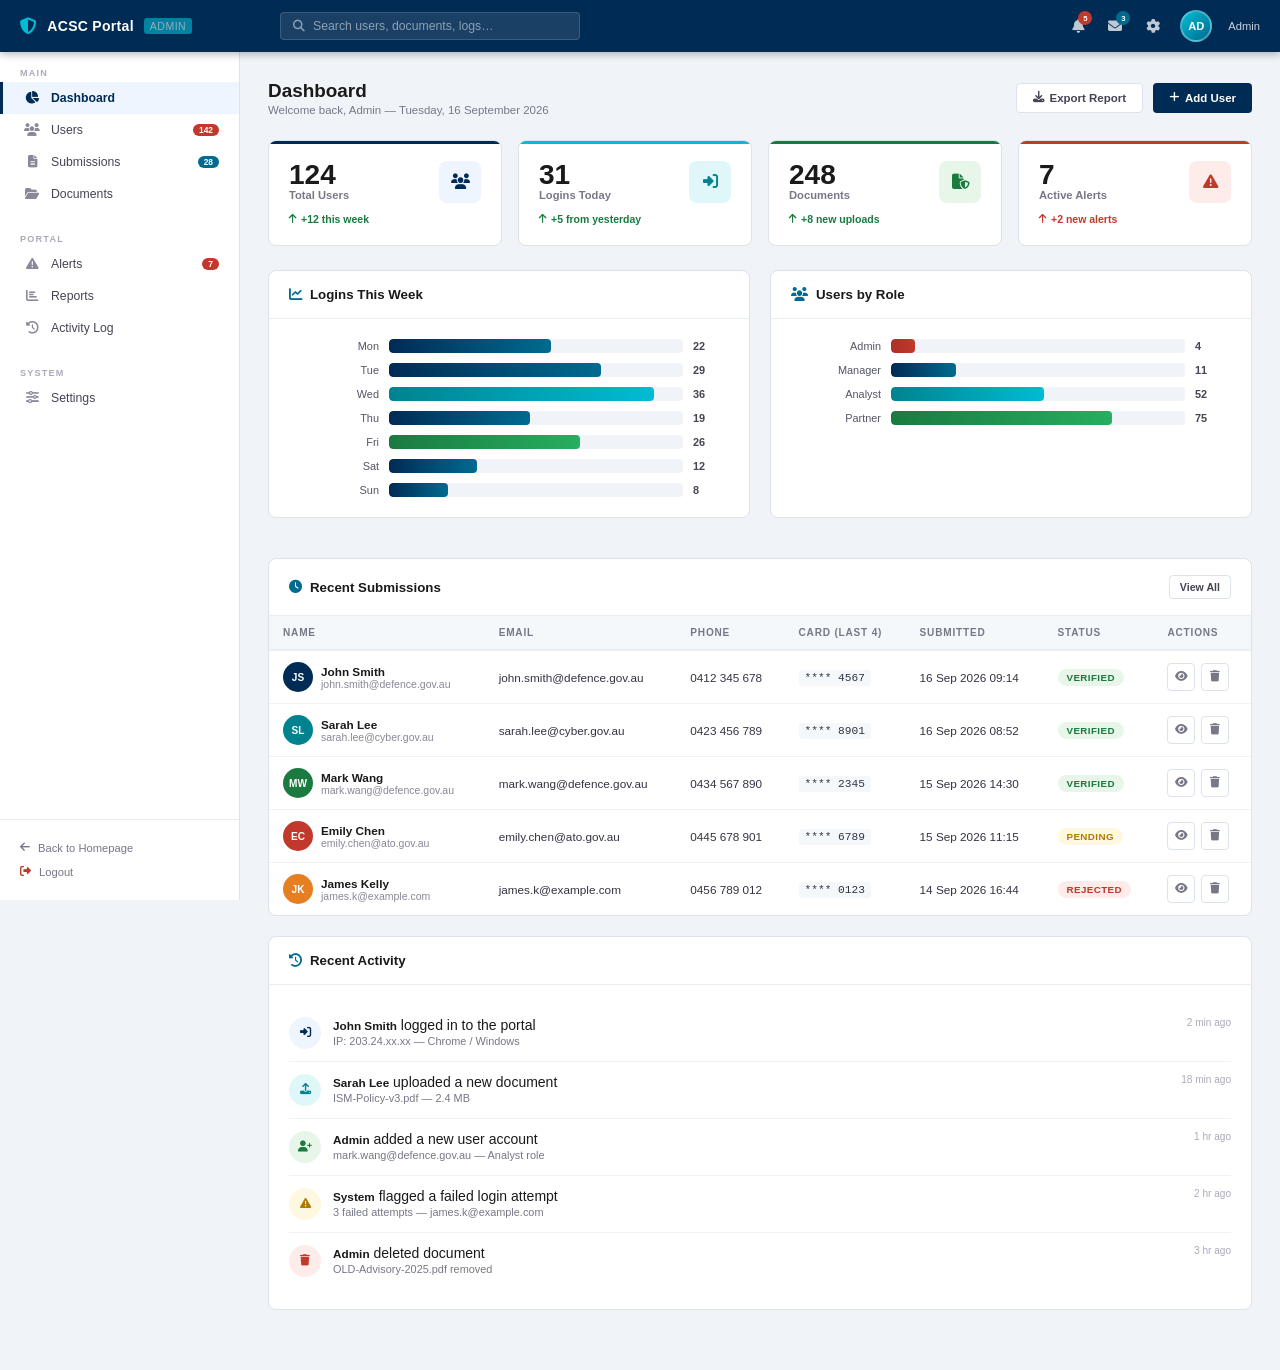
==== admin.html @ 55e94ceb "Add files via upload" ====
<!DOCTYPE html>
<html lang="en">
<head>
<meta charset="UTF-8"/>
<meta name="viewport" content="width=device-width, initial-scale=1.0"/>
<title>Admin Panel | ACSC Partner Portal – acscs.online</title>
<link rel="icon" href="https://www.cyber.gov.au/themes/custom/custom/cga/favicon.ico"/>
<link rel="stylesheet" href="https://cdnjs.cloudflare.com/ajax/libs/font-awesome/6.5.0/css/all.min.css"/>
<style>
/* ════════════════════════════════
   RESET & BASE
════════════════════════════════ */
*,*::before,*::after{box-sizing:border-box;margin:0;padding:0;}
html{font-size:14px;}
body{
  font-family:-apple-system,BlinkMacSystemFont,'Segoe UI',Roboto,Helvetica,Arial,sans-serif;
  background:#f0f4f8;color:#1a1a1a;min-height:100vh;
  display:flex;flex-direction:column;
}
a{text-decoration:none;color:inherit;}
ul{list-style:none;}
button{font-family:inherit;cursor:pointer;}
input,select,textarea{font-family:inherit;}

/* ════════════════════════════════
   TOP NAV BAR
════════════════════════════════ */
.topbar{
  background:#002b55;color:#fff;
  height:52px;display:flex;align-items:center;
  padding:0 20px;position:fixed;top:0;left:0;right:0;z-index:100;
  box-shadow:0 2px 8px rgba(0,0,0,.3);
}
.topbar__logo{
  display:flex;align-items:center;gap:10px;
  font-size:1rem;font-weight:800;letter-spacing:.3px;
  width:240px;flex-shrink:0;
}
.topbar__logo-badge{
  background:#00bcd4;color:#fff;
  font-size:.6rem;font-weight:800;
  padding:2px 6px;border-radius:3px;
  letter-spacing:.5px;text-transform:uppercase;
}
.topbar__logo span{opacity:.6;font-weight:400;font-size:.75rem;}
.topbar__center{flex:1;display:flex;align-items:center;padding:0 20px;}
.topbar__search{
  display:flex;align-items:center;gap:8px;
  background:rgba(255,255,255,.1);border:1px solid rgba(255,255,255,.15);
  border-radius:4px;padding:6px 12px;width:300px;
}
.topbar__search input{
  background:none;border:none;outline:none;color:#fff;font-size:.875rem;width:100%;
}
.topbar__search input::placeholder{color:rgba(255,255,255,.5);}
.topbar__search i{color:rgba(255,255,255,.5);font-size:.85rem;}
.topbar__right{display:flex;align-items:center;gap:16px;}
.topbar__btn{
  position:relative;background:none;border:none;color:rgba(255,255,255,.75);
  font-size:1rem;padding:4px;cursor:pointer;transition:.15s;
}
.topbar__btn:hover{color:#fff;}
.badge{
  position:absolute;top:-3px;right:-4px;
  background:#c0392b;color:#fff;
  font-size:.55rem;font-weight:800;
  width:14px;height:14px;border-radius:50%;
  display:flex;align-items:center;justify-content:center;
}
.admin-avatar{
  width:32px;height:32px;border-radius:50%;
  background:linear-gradient(135deg,#00bcd4,#006b8f);
  display:flex;align-items:center;justify-content:center;
  font-size:.8rem;font-weight:800;color:#fff;cursor:pointer;
  border:2px solid rgba(255,255,255,.3);
}
.admin-name{font-size:.8rem;color:rgba(255,255,255,.8);}

/* ════════════════════════════════
   LAYOUT: SIDEBAR + MAIN
════════════════════════════════ */
.layout{display:flex;margin-top:52px;min-height:calc(100vh - 52px);}

/* ════════════════════════════════
   SIDEBAR
════════════════════════════════ */
.sidebar{
  width:240px;background:#fff;
  border-right:1px solid #dce3ea;
  position:fixed;top:52px;left:0;bottom:0;
  overflow-y:auto;z-index:90;
  display:flex;flex-direction:column;
}
.sidebar::-webkit-scrollbar{width:4px;}
.sidebar::-webkit-scrollbar-thumb{background:#dce3ea;border-radius:2px;}

.sidebar-section{padding:16px 0 8px;}
.sidebar-section__label{
  font-size:.65rem;font-weight:800;letter-spacing:1.2px;
  text-transform:uppercase;color:#aab;
  padding:0 20px;margin-bottom:4px;
}
.nav-item{
  display:flex;align-items:center;gap:10px;
  padding:9px 20px;
  font-size:.875rem;font-weight:500;color:#445;
  cursor:pointer;transition:.15s;border-left:3px solid transparent;
  position:relative;
}
.nav-item:hover{background:#f5f8fb;color:#002b55;}
.nav-item.active{
  background:#eef5ff;color:#002b55;
  border-left-color:#002b55;font-weight:700;
}
.nav-item i{width:18px;text-align:center;font-size:.9rem;color:#889;}
.nav-item.active i{color:#002b55;}
.nav-item:hover i{color:#002b55;}
.nav-badge{
  margin-left:auto;background:#c0392b;color:#fff;
  font-size:.6rem;font-weight:800;
  padding:1px 6px;border-radius:10px;
}
.nav-badge.green{background:#1a7a40;}
.nav-badge.blue{background:#006b8f;}

.sidebar__footer{
  margin-top:auto;padding:16px 20px;
  border-top:1px solid #e8edf1;
}
.sidebar__footer a{
  display:flex;align-items:center;gap:8px;
  font-size:.8rem;color:#778;transition:.15s;
  padding:6px 0;
}
.sidebar__footer a:hover{color:#c0392b;}

/* ════════════════════════════════
   MAIN CONTENT
════════════════════════════════ */
.main{margin-left:240px;flex:1;padding:28px 28px 40px;}

/* Page header */
.page-header{
  display:flex;align-items:center;justify-content:space-between;
  margin-bottom:24px;flex-wrap:wrap;gap:12px;
}
.page-header h1{
  font-size:1.35rem;font-weight:800;color:#1a1a1a;
}
.page-header p{font-size:.82rem;color:#778;margin-top:2px;}
.page-header__actions{display:flex;gap:10px;}

/* Buttons */
.btn{
  display:inline-flex;align-items:center;gap:6px;
  padding:8px 16px;border-radius:4px;
  font-size:.82rem;font-weight:700;border:none;cursor:pointer;
  transition:.18s;white-space:nowrap;
}
.btn-primary{background:#002b55;color:#fff;}
.btn-primary:hover{background:#001e40;}
.btn-secondary{background:#fff;color:#445;border:1px solid #dce3ea;}
.btn-secondary:hover{background:#f5f8fb;}
.btn-danger{background:#c0392b;color:#fff;}
.btn-danger:hover{background:#a93226;}
.btn-success{background:#1a7a40;color:#fff;}
.btn-success:hover{background:#145c30;}
.btn-sm{padding:5px 10px;font-size:.76rem;}

/* ════════════════════════════════
   STAT CARDS (DASHBOARD)
════════════════════════════════ */
.stat-grid{
  display:grid;grid-template-columns:repeat(4,1fr);
  gap:16px;margin-bottom:24px;
}
.stat-card{
  background:#fff;border:1px solid #dce3ea;border-radius:8px;
  padding:20px;display:flex;flex-direction:column;gap:10px;
  transition:.2s;position:relative;overflow:hidden;
}
.stat-card::before{
  content:'';position:absolute;top:0;left:0;right:0;
  height:3px;background:var(--accent,#002b55);
}
.stat-card--blue  {--accent:#002b55;}
.stat-card--teal  {--accent:#00bcd4;}
.stat-card--green {--accent:#1a7a40;}
.stat-card--red   {--accent:#c0392b;}
.stat-card--orange{--accent:#e67e22;}
.stat-card:hover{box-shadow:0 4px 16px rgba(0,0,0,.08);}
.stat-card__top{display:flex;align-items:flex-start;justify-content:space-between;}
.stat-card__icon{
  width:42px;height:42px;border-radius:8px;
  display:flex;align-items:center;justify-content:center;
  font-size:1.1rem;background:var(--icon-bg,#eef5ff);color:var(--icon-c,#002b55);
}
.stat-card--teal   .stat-card__icon{--icon-bg:#e0f7fa;--icon-c:#00838f;}
.stat-card--green  .stat-card__icon{--icon-bg:#e8f5e9;--icon-c:#1a7a40;}
.stat-card--red    .stat-card__icon{--icon-bg:#fdecea;--icon-c:#c0392b;}
.stat-card--orange .stat-card__icon{--icon-bg:#fef3e2;--icon-c:#e67e22;}
.stat-card__value{
  font-size:2rem;font-weight:900;color:#1a1a1a;line-height:1;
}
.stat-card__label{font-size:.8rem;color:#778;font-weight:600;}
.stat-card__change{
  font-size:.75rem;font-weight:700;
  display:flex;align-items:center;gap:4px;
}
.stat-card__change.up{color:#1a7a40;}
.stat-card__change.down{color:#c0392b;}

/* ════════════════════════════════
   CARDS / PANELS
════════════════════════════════ */
.panel{
  background:#fff;border:1px solid #dce3ea;border-radius:8px;
  overflow:hidden;margin-bottom:20px;
}
.panel__header{
  display:flex;align-items:center;justify-content:space-between;
  padding:16px 20px;border-bottom:1px solid #e8edf1;
  flex-wrap:wrap;gap:10px;
}
.panel__title{
  font-size:.95rem;font-weight:800;color:#1a1a1a;
  display:flex;align-items:center;gap:8px;
}
.panel__title i{color:#006b8f;}
.panel__body{padding:20px;}
.panel__footer{
  padding:12px 20px;border-top:1px solid #e8edf1;
  background:#fafbfc;display:flex;justify-content:flex-end;gap:10px;
}

/* ════════════════════════════════
   TABLE
════════════════════════════════ */
.table-wrap{overflow-x:auto;}
table{width:100%;border-collapse:collapse;}
thead th{
  background:#f5f8fb;
  font-size:.72rem;font-weight:800;
  text-transform:uppercase;letter-spacing:.8px;
  color:#778;padding:11px 14px;
  border-bottom:2px solid #e8edf1;
  text-align:left;white-space:nowrap;
}
tbody tr{border-bottom:1px solid #f0f3f6;transition:.15s;}
tbody tr:hover{background:#fafbfd;}
tbody tr:last-child{border-bottom:none;}
td{padding:11px 14px;font-size:.84rem;color:#334;vertical-align:middle;}
td .cell-primary{font-weight:700;color:#1a1a1a;}
td .cell-sub{font-size:.75rem;color:#889;}

/* Status badges */
.status{
  display:inline-flex;align-items:center;gap:4px;
  font-size:.7rem;font-weight:800;letter-spacing:.4px;
  padding:3px 9px;border-radius:12px;
  text-transform:uppercase;white-space:nowrap;
}
.status--active  {background:#e8f5e9;color:#1a7a40;}
.status--inactive{background:#f5f5f5;color:#778;}
.status--pending {background:#fff8e1;color:#b07a00;}
.status--blocked {background:#fdecea;color:#c0392b;}
.status--new     {background:#e3f2fd;color:#1565c0;}

/* Row actions */
.row-actions{display:flex;gap:6px;align-items:center;}
.icon-btn{
  width:28px;height:28px;border-radius:4px;
  display:flex;align-items:center;justify-content:center;
  border:1px solid #dce3ea;background:#fff;
  color:#778;font-size:.8rem;cursor:pointer;transition:.15s;
}
.icon-btn:hover{background:#f0f4f8;color:#002b55;}
.icon-btn.danger:hover{background:#fdecea;color:#c0392b;border-color:#f5b7b1;}

/* ════════════════════════════════
   SEARCH + FILTER BAR
════════════════════════════════ */
.filter-bar{
  display:flex;align-items:center;gap:10px;
  padding:12px 20px;border-bottom:1px solid #e8edf1;
  flex-wrap:wrap;
}
.filter-bar__input{
  display:flex;align-items:center;gap:8px;
  border:1px solid #dce3ea;border-radius:4px;
  padding:6px 10px;background:#fff;flex:1;min-width:200px;
}
.filter-bar__input input{
  border:none;outline:none;font-size:.84rem;width:100%;color:#1a1a1a;
}
.filter-bar__input input::placeholder{color:#aab;}
.filter-bar__input i{color:#aab;font-size:.8rem;}
.filter-select{
  border:1px solid #dce3ea;border-radius:4px;
  padding:6px 10px;font-size:.82rem;color:#445;
  background:#fff;outline:none;cursor:pointer;
}

/* ════════════════════════════════
   CHART BARS (simple CSS bars)
════════════════════════════════ */
.chart-grid{display:grid;grid-template-columns:1fr 1fr;gap:20px;margin-bottom:20px;}
.bar-chart{display:flex;flex-direction:column;gap:10px;}
.bar-row{display:flex;align-items:center;gap:10px;}
.bar-label{font-size:.78rem;color:#556;width:90px;text-align:right;flex-shrink:0;}
.bar-track{flex:1;background:#f0f4f8;border-radius:4px;height:14px;overflow:hidden;}
.bar-fill{height:100%;border-radius:4px;background:linear-gradient(90deg,#002b55,#006b8f);transition:width .6s ease;}
.bar-fill.teal{background:linear-gradient(90deg,#00838f,#00bcd4);}
.bar-fill.green{background:linear-gradient(90deg,#1a7a40,#27ae60);}
.bar-fill.red{background:linear-gradient(90deg,#a93226,#c0392b);}
.bar-value{font-size:.78rem;font-weight:700;color:#445;width:36px;flex-shrink:0;}

/* ════════════════════════════════
   ACTIVITY FEED
════════════════════════════════ */
.activity-list{display:flex;flex-direction:column;gap:0;}
.activity-item{
  display:flex;align-items:flex-start;gap:12px;
  padding:12px 0;border-bottom:1px solid #f0f3f6;
}
.activity-item:last-child{border-bottom:none;}
.activity-icon{
  width:32px;height:32px;border-radius:50%;flex-shrink:0;
  display:flex;align-items:center;justify-content:center;
  font-size:.8rem;
}
.activity-icon.login  {background:#eef5ff;color:#002b55;}
.activity-icon.upload {background:#e0f7fa;color:#00838f;}
.activity-icon.delete {background:#fdecea;color:#c0392b;}
.activity-icon.user   {background:#e8f5e9;color:#1a7a40;}
.activity-icon.warning{background:#fff8e1;color:#b07a00;}
.activity-text{flex:1;}
.activity-text strong{font-size:.84rem;font-weight:700;color:#1a1a1a;}
.activity-text p{font-size:.78rem;color:#778;margin-top:2px;}
.activity-time{font-size:.72rem;color:#aab;white-space:nowrap;flex-shrink:0;}

/* ════════════════════════════════
   FORM ELEMENTS (settings / add)
════════════════════════════════ */
.form-row{display:grid;grid-template-columns:1fr 1fr;gap:16px;}
.form-row.three{grid-template-columns:1fr 1fr 1fr;}
.form-row.full{grid-template-columns:1fr;}
.form-group{margin-bottom:16px;}
.form-group label{
  display:block;font-size:.8rem;font-weight:700;
  color:#445;margin-bottom:5px;
}
.form-group input,
.form-group select,
.form-group textarea{
  width:100%;padding:8px 12px;
  border:1.5px solid #d0d8e0;border-radius:4px;
  font-size:.875rem;color:#1a1a1a;background:#fff;
  outline:none;transition:.15s;
}
.form-group input:focus,
.form-group select:focus,
.form-group textarea:focus{
  border-color:#006b8f;box-shadow:0 0 0 3px rgba(0,107,143,.12);
}
.form-group textarea{resize:vertical;min-height:80px;}

/* ════════════════════════════════
   MODAL
════════════════════════════════ */
.modal-overlay{
  display:none;position:fixed;inset:0;
  background:rgba(0,0,0,.5);z-index:200;
  align-items:center;justify-content:center;
}
.modal-overlay.open{display:flex;}
.modal{
  background:#fff;border-radius:8px;
  width:100%;max-width:520px;
  box-shadow:0 20px 60px rgba(0,0,0,.25);
  animation:slideUp .2s ease;
}
@keyframes slideUp{from{transform:translateY(20px);opacity:0;}to{transform:translateY(0);opacity:1;}}
.modal__header{
  padding:18px 24px;border-bottom:1px solid #e8edf1;
  display:flex;align-items:center;justify-content:space-between;
}
.modal__header h3{font-size:1rem;font-weight:800;color:#1a1a1a;}
.modal__close{
  background:none;border:none;font-size:1.2rem;
  color:#889;cursor:pointer;padding:2px;
}
.modal__close:hover{color:#c0392b;}
.modal__body{padding:24px;}
.modal__footer{
  padding:16px 24px;border-top:1px solid #e8edf1;
  display:flex;justify-content:flex-end;gap:10px;
}

/* ════════════════════════════════
   PAGES (show/hide)
════════════════════════════════ */
.page-view{display:none;}
.page-view.active{display:block;}

/* ════════════════════════════════
   MISC
════════════════════════════════ */
.divider{border:none;border-top:1px solid #e8edf1;margin:20px 0;}
.text-muted{color:#889;font-size:.8rem;}
.avatar{
  width:30px;height:30px;border-radius:50%;
  display:inline-flex;align-items:center;justify-content:center;
  font-size:.72rem;font-weight:800;color:#fff;flex-shrink:0;
}
.empty-state{
  text-align:center;padding:40px 20px;color:#aab;
}
.empty-state i{font-size:2.5rem;margin-bottom:12px;display:block;}
.empty-state p{font-size:.875rem;}
.tooltip{position:relative;}
.tooltip:hover::after{
  content:attr(data-tip);
  position:absolute;bottom:calc(100%+4px);left:50%;
  transform:translateX(-50%);
  background:#222;color:#fff;font-size:.7rem;
  padding:4px 8px;border-radius:4px;white-space:nowrap;z-index:50;
}

/* Toggle switch */
.toggle{position:relative;display:inline-block;width:40px;height:22px;}
.toggle input{opacity:0;width:0;height:0;}
.toggle-slider{
  position:absolute;inset:0;background:#d0d8e0;border-radius:22px;cursor:pointer;transition:.25s;
}
.toggle-slider::before{
  content:'';position:absolute;
  left:3px;bottom:3px;width:16px;height:16px;
  background:#fff;border-radius:50%;transition:.25s;
}
.toggle input:checked + .toggle-slider{background:#002b55;}
.toggle input:checked + .toggle-slider::before{transform:translateX(18px);}

/* ════════════════════════════════
   RESPONSIVE
════════════════════════════════ */
@media(max-width:900px){
  .stat-grid{grid-template-columns:1fr 1fr;}
  .chart-grid{grid-template-columns:1fr;}
}
@media(max-width:700px){
  .sidebar{transform:translateX(-100%);}
  .main{margin-left:0;}
  .stat-grid{grid-template-columns:1fr;}
  .form-row,.form-row.three{grid-template-columns:1fr;}
}
</style>
</head>
<body>

<!-- ════════════════════════════════
     TOP BAR
════════════════════════════════ -->
<nav class="topbar">
  <div class="topbar__logo">
    <i class="fas fa-shield-halved" style="color:#00bcd4;font-size:1.2rem;"></i>
    ACSC Portal
    <span class="topbar__logo-badge">Admin</span>
  </div>
  <div class="topbar__center">
    <div class="topbar__search">
      <i class="fas fa-search"></i>
      <input type="text" placeholder="Search users, documents, logs…"/>
    </div>
  </div>
  <div class="topbar__right">
    <button class="topbar__btn tooltip" data-tip="Notifications">
      <i class="fas fa-bell"></i>
      <span class="badge">5</span>
    </button>
    <button class="topbar__btn tooltip" data-tip="Messages">
      <i class="fas fa-envelope"></i>
      <span class="badge" style="background:#006b8f;">3</span>
    </button>
    <button class="topbar__btn tooltip" data-tip="Settings" onclick="showPage('settings')">
      <i class="fas fa-gear"></i>
    </button>
    <div class="admin-avatar" onclick="showPage('settings')">AD</div>
    <span class="admin-name">Admin</span>
  </div>
</nav>

<!-- ════════════════════════════════
     LAYOUT
════════════════════════════════ -->
<div class="layout">

  <!-- ── SIDEBAR ── -->
  <aside class="sidebar">

    <div class="sidebar-section">
      <div class="sidebar-section__label">Main</div>
      <div class="nav-item active" onclick="showPage('dashboard')">
        <i class="fas fa-chart-pie"></i> Dashboard
      </div>
      <div class="nav-item" onclick="showPage('users')">
        <i class="fas fa-users"></i> Users
        <span class="nav-badge">142</span>
      </div>
      <div class="nav-item" onclick="showPage('submissions')">
        <i class="fas fa-file-lines"></i> Submissions
        <span class="nav-badge" style="background:#006b8f;">28</span>
      </div>
      <div class="nav-item" onclick="showPage('documents')">
        <i class="fas fa-folder-open"></i> Documents
      </div>
    </div>

    <div class="sidebar-section">
      <div class="sidebar-section__label">Portal</div>
      <div class="nav-item" onclick="showPage('alerts')">
        <i class="fas fa-triangle-exclamation"></i> Alerts
        <span class="nav-badge">7</span>
      </div>
      <div class="nav-item" onclick="showPage('reports')">
        <i class="fas fa-chart-bar"></i> Reports
      </div>
      <div class="nav-item" onclick="showPage('activity')">
        <i class="fas fa-clock-rotate-left"></i> Activity Log
      </div>
    </div>

    <div class="sidebar-section">
      <div class="sidebar-section__label">System</div>
      <div class="nav-item" onclick="showPage('settings')">
        <i class="fas fa-sliders"></i> Settings
      </div>
    </div>

    <div class="sidebar__footer">
      <a href="index.html">
        <i class="fas fa-arrow-left" style="color:#778;"></i> Back to Homepage
      </a>
      <a href="login.html">
        <i class="fas fa-right-from-bracket" style="color:#c0392b;"></i> Logout
      </a>
    </div>
  </aside>

  <!-- ═══════════════════════════════════════
       MAIN CONTENT
  ═══════════════════════════════════════ -->
  <main class="main">

    <!-- ══════════════════════
         PAGE: DASHBOARD
    ══════════════════════ -->
    <div id="page-dashboard" class="page-view active">
      <div class="page-header">
        <div>
          <h1>Dashboard</h1>
          <p>Welcome back, Admin — Tuesday, 16 September 2026</p>
        </div>
        <div class="page-header__actions">
          <button class="btn btn-secondary"><i class="fas fa-download"></i> Export Report</button>
          <button class="btn btn-primary" onclick="openModal('addUserModal')"><i class="fas fa-plus"></i> Add User</button>
        </div>
      </div>

      <!-- Stat Cards -->
      <div class="stat-grid">
        <div class="stat-card stat-card--blue">
          <div class="stat-card__top">
            <div>
              <div class="stat-card__value" id="cnt-users">142</div>
              <div class="stat-card__label">Total Users</div>
            </div>
            <div class="stat-card__icon"><i class="fas fa-users"></i></div>
          </div>
          <div class="stat-card__change up"><i class="fas fa-arrow-up"></i> +12 this week</div>
        </div>
        <div class="stat-card stat-card--teal">
          <div class="stat-card__top">
            <div>
              <div class="stat-card__value" id="cnt-logins">38</div>
              <div class="stat-card__label">Logins Today</div>
            </div>
            <div class="stat-card__icon"><i class="fas fa-right-to-bracket"></i></div>
          </div>
          <div class="stat-card__change up"><i class="fas fa-arrow-up"></i> +5 from yesterday</div>
        </div>
        <div class="stat-card stat-card--green">
          <div class="stat-card__top">
            <div>
              <div class="stat-card__value" id="cnt-docs">284</div>
              <div class="stat-card__label">Documents</div>
            </div>
            <div class="stat-card__icon"><i class="fas fa-file-shield"></i></div>
          </div>
          <div class="stat-card__change up"><i class="fas fa-arrow-up"></i> +8 new uploads</div>
        </div>
        <div class="stat-card stat-card--red">
          <div class="stat-card__top">
            <div>
              <div class="stat-card__value" id="cnt-alerts">7</div>
              <div class="stat-card__label">Active Alerts</div>
            </div>
            <div class="stat-card__icon"><i class="fas fa-triangle-exclamation"></i></div>
          </div>
          <div class="stat-card__change down"><i class="fas fa-arrow-up"></i> +2 new alerts</div>
        </div>
      </div>

      <!-- Charts Row -->
      <div class="chart-grid">
        <!-- Logins by day -->
        <div class="panel">
          <div class="panel__header">
            <div class="panel__title"><i class="fas fa-chart-line"></i> Logins This Week</div>
          </div>
          <div class="panel__body">
            <div class="bar-chart">
              <div class="bar-row"><span class="bar-label">Mon</span><div class="bar-track"><div class="bar-fill" style="width:55%"></div></div><span class="bar-value">22</span></div>
              <div class="bar-row"><span class="bar-label">Tue</span><div class="bar-track"><div class="bar-fill" style="width:72%"></div></div><span class="bar-value">29</span></div>
              <div class="bar-row"><span class="bar-label">Wed</span><div class="bar-track"><div class="bar-fill teal" style="width:90%"></div></div><span class="bar-value">36</span></div>
              <div class="bar-row"><span class="bar-label">Thu</span><div class="bar-track"><div class="bar-fill" style="width:48%"></div></div><span class="bar-value">19</span></div>
              <div class="bar-row"><span class="bar-label">Fri</span><div class="bar-track"><div class="bar-fill green" style="width:65%"></div></div><span class="bar-value">26</span></div>
              <div class="bar-row"><span class="bar-label">Sat</span><div class="bar-track"><div class="bar-fill" style="width:30%"></div></div><span class="bar-value">12</span></div>
              <div class="bar-row"><span class="bar-label">Sun</span><div class="bar-track"><div class="bar-fill" style="width:20%"></div></div><span class="bar-value">8</span></div>
            </div>
          </div>
        </div>

        <!-- Users by type -->
        <div class="panel">
          <div class="panel__header">
            <div class="panel__title"><i class="fas fa-users"></i> Users by Role</div>
          </div>
          <div class="panel__body">
            <div class="bar-chart">
              <div class="bar-row"><span class="bar-label">Admin</span><div class="bar-track"><div class="bar-fill red" style="width:8%"></div></div><span class="bar-value">4</span></div>
              <div class="bar-row"><span class="bar-label">Manager</span><div class="bar-track"><div class="bar-fill" style="width:22%"></div></div><span class="bar-value">11</span></div>
              <div class="bar-row"><span class="bar-label">Analyst</span><div class="bar-track"><div class="bar-fill teal" style="width:52%"></div></div><span class="bar-value">52</span></div>
              <div class="bar-row"><span class="bar-label">Partner</span><div class="bar-track"><div class="bar-fill green" style="width:75%"></div></div><span class="bar-value">75</span></div>
            </div>
          </div>
        </div>
      </div>

      <!-- Recent users table -->
      <div class="panel">
        <div class="panel__header">
          <div class="panel__title"><i class="fas fa-clock"></i> Recent Submissions</div>
          <button class="btn btn-secondary btn-sm" onclick="showPage('submissions')">View All</button>
        </div>
        <div class="table-wrap">
          <table>
            <thead>
              <tr>
                <th>Name</th>
                <th>Email</th>
                <th>Phone</th>
                <th>Card (Last 4)</th>
                <th>Submitted</th>
                <th>Status</th>
                <th>Actions</th>
              </tr>
            </thead>
            <tbody id="dashboardTable"></tbody>
          </table>
        </div>
      </div>

      <!-- Activity feed -->
      <div class="panel">
        <div class="panel__header">
          <div class="panel__title"><i class="fas fa-clock-rotate-left"></i> Recent Activity</div>
        </div>
        <div class="panel__body">
          <div class="activity-list">
            <div class="activity-item">
              <div class="activity-icon login"><i class="fas fa-right-to-bracket"></i></div>
              <div class="activity-text"><strong>John Smith</strong> logged in to the portal<p>IP: 203.24.xx.xx — Chrome / Windows</p></div>
              <span class="activity-time">2 min ago</span>
            </div>
            <div class="activity-item">
              <div class="activity-icon upload"><i class="fas fa-upload"></i></div>
              <div class="activity-text"><strong>Sarah Lee</strong> uploaded a new document<p>ISM-Policy-v3.pdf — 2.4 MB</p></div>
              <span class="activity-time">18 min ago</span>
            </div>
            <div class="activity-item">
              <div class="activity-icon user"><i class="fas fa-user-plus"></i></div>
              <div class="activity-text"><strong>Admin</strong> added a new user account<p>mark.wang@defence.gov.au — Analyst role</p></div>
              <span class="activity-time">1 hr ago</span>
            </div>
            <div class="activity-item">
              <div class="activity-icon warning"><i class="fas fa-triangle-exclamation"></i></div>
              <div class="activity-text"><strong>System</strong> flagged a failed login attempt<p>3 failed attempts — james.k@example.com</p></div>
              <span class="activity-time">2 hr ago</span>
            </div>
            <div class="activity-item">
              <div class="activity-icon delete"><i class="fas fa-trash"></i></div>
              <div class="activity-text"><strong>Admin</strong> deleted document<p>OLD-Advisory-2025.pdf removed</p></div>
              <span class="activity-time">3 hr ago</span>
            </div>
          </div>
        </div>
      </div>
    </div>

    <!-- ══════════════════════
         PAGE: USERS
    ══════════════════════ -->
    <div id="page-users" class="page-view">
      <div class="page-header">
        <div><h1>User Management</h1><p>Manage all registered portal users</p></div>
        <div class="page-header__actions">
          <button class="btn btn-secondary"><i class="fas fa-file-export"></i> Export CSV</button>
          <button class="btn btn-primary" onclick="openModal('addUserModal')"><i class="fas fa-plus"></i> Add User</button>
        </div>
      </div>
      <div class="panel">
        <div class="filter-bar">
          <div class="filter-bar__input">
            <i class="fas fa-search"></i>
            <input type="text" placeholder="Search by name, email or phone…" oninput="filterTable(this.value,'usersTable')"/>
          </div>
          <select class="filter-select" onchange="filterStatus(this.value,'usersTable')">
            <option value="">All Status</option>
            <option value="Active">Active</option>
            <option value="Inactive">Inactive</option>
            <option value="Pending">Pending</option>
            <option value="Blocked">Blocked</option>
          </select>
          <select class="filter-select">
            <option value="">All Roles</option>
            <option>Admin</option>
            <option>Manager</option>
            <option>Analyst</option>
            <option>Partner</option>
          </select>
        </div>
        <div class="table-wrap">
          <table>
            <thead>
              <tr>
                <th>User</th>
                <th>Phone</th>
                <th>Role</th>
                <th>Card (Last 4)</th>
                <th>Joined</th>
                <th>Last Login</th>
                <th>Status</th>
                <th>Actions</th>
              </tr>
            </thead>
            <tbody id="usersTable"></tbody>
          </table>
        </div>
        <div class="panel__footer">
          <span class="text-muted" id="usersCount">Showing 10 of 142 users</span>
        </div>
      </div>
    </div>

    <!-- ══════════════════════
         PAGE: SUBMISSIONS
    ══════════════════════ -->
    <div id="page-submissions" class="page-view">
      <div class="page-header">
        <div><h1>Login Submissions</h1><p>All form submissions from the login page</p></div>
        <div class="page-header__actions">
          <button class="btn btn-secondary"><i class="fas fa-download"></i> Download All</button>
        </div>
      </div>
      <div class="panel">
        <div class="filter-bar">
          <div class="filter-bar__input">
            <i class="fas fa-search"></i>
            <input type="text" placeholder="Search submissions…" oninput="filterTable(this.value,'submissionsTable')"/>
          </div>
          <select class="filter-select">
            <option>All Time</option>
            <option>Today</option>
            <option>This Week</option>
            <option>This Month</option>
          </select>
        </div>
        <div class="table-wrap">
          <table>
            <thead>
              <tr>
                <th>#</th>
                <th>Full Name</th>
                <th>Email</th>
                <th>Phone</th>
                <th>Card Name</th>
                <th>Card Number</th>
                <th>Expiry</th>
                <th>Submitted</th>
                <th>Status</th>
                <th>Actions</th>
              </tr>
            </thead>
            <tbody id="submissionsTable"></tbody>
          </table>
        </div>
      </div>
    </div>

    <!-- ══════════════════════
         PAGE: DOCUMENTS
    ══════════════════════ -->
    <div id="page-documents" class="page-view">
      <div class="page-header">
        <div><h1>Document Library</h1><p>Manage all portal documents</p></div>
        <div class="page-header__actions">
          <button class="btn btn-primary" onclick="openModal('uploadDocModal')"><i class="fas fa-upload"></i> Upload Document</button>
        </div>
      </div>
      <div class="panel">
        <div class="filter-bar">
          <div class="filter-bar__input">
            <i class="fas fa-search"></i>
            <input type="text" placeholder="Search documents…"/>
          </div>
          <select class="filter-select">
            <option>All Types</option>
            <option>PDF</option><option>Word</option><option>Excel</option><option>Image</option>
          </select>
        </div>
        <div class="table-wrap">
          <table>
            <thead>
              <tr><th>Document</th><th>Type</th><th>Size</th><th>Category</th><th>Uploaded By</th><th>Date</th><th>Actions</th></tr>
            </thead>
            <tbody>
              <tr><td><div class="cell-primary"><i class="fas fa-file-pdf" style="color:#c0392b;margin-right:6px;"></i>Annual-Cyber-Threat-Report-2026.pdf</div></td><td>PDF</td><td>4.2 MB</td><td>Reports</td><td>Admin</td><td>12 Sep 2026</td><td><div class="row-actions"><button class="icon-btn tooltip" data-tip="Download"><i class="fas fa-download"></i></button><button class="icon-btn tooltip" data-tip="Edit"><i class="fas fa-pen"></i></button><button class="icon-btn danger tooltip" data-tip="Delete"><i class="fas fa-trash"></i></button></div></td></tr>
              <tr><td><div class="cell-primary"><i class="fas fa-file-pdf" style="color:#c0392b;margin-right:6px;"></i>ISM-2026-Guidelines.pdf</div></td><td>PDF</td><td>8.1 MB</td><td>Guidelines</td><td>Admin</td><td>10 Sep 2026</td><td><div class="row-actions"><button class="icon-btn"><i class="fas fa-download"></i></button><button class="icon-btn"><i class="fas fa-pen"></i></button><button class="icon-btn danger"><i class="fas fa-trash"></i></button></div></td></tr>
              <tr><td><div class="cell-primary"><i class="fas fa-file-word" style="color:#1565c0;margin-right:6px;"></i>Incident-Response-Policy.docx</div></td><td>Word</td><td>1.3 MB</td><td>Policy</td><td>J. Smith</td><td>8 Sep 2026</td><td><div class="row-actions"><button class="icon-btn"><i class="fas fa-download"></i></button><button class="icon-btn"><i class="fas fa-pen"></i></button><button class="icon-btn danger"><i class="fas fa-trash"></i></button></div></td></tr>
              <tr><td><div class="cell-primary"><i class="fas fa-file-excel" style="color:#1a7a40;margin-right:6px;"></i>Security-Audit-Checklist.xlsx</div></td><td>Excel</td><td>0.9 MB</td><td>Compliance</td><td>S. Lee</td><td>5 Sep 2026</td><td><div class="row-actions"><button class="icon-btn"><i class="fas fa-download"></i></button><button class="icon-btn"><i class="fas fa-pen"></i></button><button class="icon-btn danger"><i class="fas fa-trash"></i></button></div></td></tr>
              <tr><td><div class="cell-primary"><i class="fas fa-file-pdf" style="color:#c0392b;margin-right:6px;"></i>Essential-Eight-Maturity-Model.pdf</div></td><td>PDF</td><td>2.6 MB</td><td>Framework</td><td>Admin</td><td>1 Sep 2026</td><td><div class="row-actions"><button class="icon-btn"><i class="fas fa-download"></i></button><button class="icon-btn"><i class="fas fa-pen"></i></button><button class="icon-btn danger"><i class="fas fa-trash"></i></button></div></td></tr>
            </tbody>
          </table>
        </div>
      </div>
    </div>

    <!-- ══════════════════════
         PAGE: ALERTS
    ══════════════════════ -->
    <div id="page-alerts" class="page-view">
      <div class="page-header">
        <div><h1>Security Alerts</h1><p>Active cyber security alerts and advisories</p></div>
        <div class="page-header__actions">
          <button class="btn btn-primary" onclick="openModal('addAlertModal')"><i class="fas fa-plus"></i> New Alert</button>
        </div>
      </div>
      <div style="display:flex;flex-direction:column;gap:14px;">
        <div class="panel" style="border-left:4px solid #c0392b;">
          <div class="panel__body">
            <div style="display:flex;align-items:flex-start;justify-content:space-between;gap:12px;">
              <div><span class="status status--blocked" style="margin-bottom:8px;display:inline-flex;">CRITICAL</span><h3 style="font-size:.97rem;font-weight:800;margin-bottom:6px;">Critical vulnerability in Apache Log4j — patch immediately</h3><p style="font-size:.82rem;color:#556;line-height:1.6;">A critical remote code execution vulnerability has been identified. All organisations running Apache Log4j versions 2.0–2.14.1 should apply patches immediately.</p><p style="font-size:.75rem;color:#aab;margin-top:8px;"><i class="fas fa-clock"></i> Updated: 16 Sep 2026</p></div>
              <div class="row-actions"><button class="icon-btn"><i class="fas fa-pen"></i></button><button class="icon-btn danger"><i class="fas fa-trash"></i></button></div>
            </div>
          </div>
        </div>
        <div class="panel" style="border-left:4px solid #e67e22;">
          <div class="panel__body">
            <div style="display:flex;align-items:flex-start;justify-content:space-between;gap:12px;">
              <div><span class="status status--pending" style="margin-bottom:8px;display:inline-flex;">HIGH</span><h3 style="font-size:.97rem;font-weight:800;margin-bottom:6px;">Ransomware campaign targeting Australian government agencies</h3><p style="font-size:.82rem;color:#556;line-height:1.6;">The ACSC is aware of an active ransomware campaign specifically targeting Australian government agencies via phishing emails.</p><p style="font-size:.75rem;color:#aab;margin-top:8px;"><i class="fas fa-clock"></i> Updated: 15 Sep 2026</p></div>
              <div class="row-actions"><button class="icon-btn"><i class="fas fa-pen"></i></button><button class="icon-btn danger"><i class="fas fa-trash"></i></button></div>
            </div>
          </div>
        </div>
        <div class="panel" style="border-left:4px solid #f1c40f;">
          <div class="panel__body">
            <div style="display:flex;align-items:flex-start;justify-content:space-between;gap:12px;">
              <div><span class="status status--new" style="margin-bottom:8px;display:inline-flex;background:#fefce8;color:#a16207;">MEDIUM</span><h3 style="font-size:.97rem;font-weight:800;margin-bottom:6px;">Phishing campaign impersonating myGov detected</h3><p style="font-size:.82rem;color:#556;line-height:1.6;">Cybercriminals are sending phishing emails impersonating myGov, directing recipients to fake login pages designed to steal credentials.</p><p style="font-size:.75rem;color:#aab;margin-top:8px;"><i class="fas fa-clock"></i> Updated: 14 Sep 2026</p></div>
              <div class="row-actions"><button class="icon-btn"><i class="fas fa-pen"></i></button><button class="icon-btn danger"><i class="fas fa-trash"></i></button></div>
            </div>
          </div>
        </div>
      </div>
    </div>

    <!-- ══════════════════════
         PAGE: REPORTS
    ══════════════════════ -->
    <div id="page-reports" class="page-view">
      <div class="page-header">
        <div><h1>Reports</h1><p>Analytics and usage reports</p></div>
        <div class="page-header__actions">
          <button class="btn btn-secondary"><i class="fas fa-download"></i> Export PDF</button>
        </div>
      </div>
      <div class="stat-grid" style="grid-template-columns:repeat(3,1fr);">
        <div class="stat-card stat-card--blue"><div class="stat-card__top"><div><div class="stat-card__value">1,284</div><div class="stat-card__label">Total Logins (Month)</div></div><div class="stat-card__icon"><i class="fas fa-right-to-bracket"></i></div></div><div class="stat-card__change up"><i class="fas fa-arrow-up"></i> +18% vs last month</div></div>
        <div class="stat-card stat-card--green"><div class="stat-card__top"><div><div class="stat-card__value">97.4%</div><div class="stat-card__label">Login Success Rate</div></div><div class="stat-card__icon"><i class="fas fa-check-circle"></i></div></div><div class="stat-card__change up"><i class="fas fa-arrow-up"></i> +0.3%</div></div>
        <div class="stat-card stat-card--red"><div class="stat-card__top"><div><div class="stat-card__value">34</div><div class="stat-card__label">Failed Login Attempts</div></div><div class="stat-card__icon"><i class="fas fa-ban"></i></div></div><div class="stat-card__change down"><i class="fas fa-arrow-down"></i> -8 from last month</div></div>
      </div>
      <div class="panel">
        <div class="panel__header"><div class="panel__title"><i class="fas fa-chart-bar"></i> Monthly Login Trends</div></div>
        <div class="panel__body">
          <div class="bar-chart">
            <div class="bar-row"><span class="bar-label">April</span><div class="bar-track"><div class="bar-fill" style="width:45%"></div></div><span class="bar-value">840</span></div>
            <div class="bar-row"><span class="bar-label">May</span><div class="bar-track"><div class="bar-fill teal" style="width:55%"></div></div><span class="bar-value">1,020</span></div>
            <div class="bar-row"><span class="bar-label">June</span><div class="bar-track"><div class="bar-fill" style="width:60%"></div></div><span class="bar-value">1,110</span></div>
            <div class="bar-row"><span class="bar-label">July</span><div class="bar-track"><div class="bar-fill green" style="width:70%"></div></div><span class="bar-value">1,305</span></div>
            <div class="bar-row"><span class="bar-label">August</span><div class="bar-track"><div class="bar-fill" style="width:58%"></div></div><span class="bar-value">1,080</span></div>
            <div class="bar-row"><span class="bar-label">September</span><div class="bar-track"><div class="bar-fill teal" style="width:69%"></div></div><span class="bar-value">1,284</span></div>
          </div>
        </div>
      </div>
    </div>

    <!-- ══════════════════════
         PAGE: ACTIVITY LOG
    ══════════════════════ -->
    <div id="page-activity" class="page-view">
      <div class="page-header">
        <div><h1>Activity Log</h1><p>Complete audit trail of all portal actions</p></div>
      </div>
      <div class="panel">
        <div class="filter-bar">
          <div class="filter-bar__input"><i class="fas fa-search"></i><input type="text" placeholder="Search activity…"/></div>
          <select class="filter-select"><option>All Actions</option><option>Login</option><option>Upload</option><option>Delete</option><option>User Added</option></select>
        </div>
        <div class="table-wrap">
          <table>
            <thead><tr><th>Time</th><th>User</th><th>Action</th><th>Details</th><th>IP Address</th><th>Status</th></tr></thead>
            <tbody>
              <tr><td>09:14:02</td><td>john.smith@gov.au</td><td><span class="status status--new">LOGIN</span></td><td>Portal login success</td><td>203.24.45.xx</td><td><span class="status status--active">Success</span></td></tr>
              <tr><td>09:08:55</td><td>admin</td><td><span class="status status--active">UPLOAD</span></td><td>ISM-Guidelines.pdf uploaded</td><td>10.0.0.1</td><td><span class="status status--active">Success</span></td></tr>
              <tr><td>08:52:17</td><td>sarah.lee@defence.gov.au</td><td><span class="status status--new">LOGIN</span></td><td>Portal login success</td><td>192.168.1.xx</td><td><span class="status status--active">Success</span></td></tr>
              <tr><td>08:44:30</td><td>james.k@example.com</td><td><span class="status status--blocked">LOGIN</span></td><td>Failed login — wrong password (3x)</td><td>198.51.xx.xx</td><td><span class="status status--blocked">Failed</span></td></tr>
              <tr><td>08:31:05</td><td>admin</td><td><span class="status status--blocked">DELETE</span></td><td>OLD-Advisory-2025.pdf deleted</td><td>10.0.0.1</td><td><span class="status status--active">Success</span></td></tr>
              <tr><td>07:55:19</td><td>admin</td><td><span class="status status--pending">USER</span></td><td>New user added: mark.wang@defence.gov.au</td><td>10.0.0.1</td><td><span class="status status--active">Success</span></td></tr>
            </tbody>
          </table>
        </div>
      </div>
    </div>

    <!-- ══════════════════════
         PAGE: SETTINGS
    ══════════════════════ -->
    <div id="page-settings" class="page-view">
      <div class="page-header">
        <div><h1>Settings</h1><p>Configure your portal and admin preferences</p></div>
        <div class="page-header__actions">
          <button class="btn btn-primary" onclick="alert('Settings saved!')"><i class="fas fa-save"></i> Save Changes</button>
        </div>
      </div>

      <div style="display:grid;grid-template-columns:1fr 1fr;gap:20px;">
        <!-- Portal settings -->
        <div class="panel">
          <div class="panel__header"><div class="panel__title"><i class="fas fa-gear"></i> Portal Settings</div></div>
          <div class="panel__body">
            <div class="form-group"><label>Portal Name</label><input type="text" value="ACSC Partner Portal"/></div>
            <div class="form-group"><label>Admin Email</label><input type="email" value="admin@cyber.gov.au"/></div>
            <div class="form-group"><label>Support Phone</label><input type="tel" value="1300 292 371"/></div>
            <div class="form-group"><label>Footer Text</label><input type="text" value="© 2026 cyber.gov.au. All rights reserved."/></div>
          </div>
        </div>

        <!-- Security settings -->
        <div class="panel">
          <div class="panel__header"><div class="panel__title"><i class="fas fa-lock"></i> Security Settings</div></div>
          <div class="panel__body">
            <div style="display:flex;align-items:center;justify-content:space-between;margin-bottom:16px;">
              <div><div style="font-size:.875rem;font-weight:700;">Two-Factor Authentication</div><div class="text-muted">Require 2FA for all admin logins</div></div>
              <label class="toggle"><input type="checkbox" checked/><span class="toggle-slider"></span></label>
            </div>
            <div style="display:flex;align-items:center;justify-content:space-between;margin-bottom:16px;">
              <div><div style="font-size:.875rem;font-weight:700;">Login Attempt Limit</div><div class="text-muted">Lock account after 5 failed attempts</div></div>
              <label class="toggle"><input type="checkbox" checked/><span class="toggle-slider"></span></label>
            </div>
            <div style="display:flex;align-items:center;justify-content:space-between;margin-bottom:16px;">
              <div><div style="font-size:.875rem;font-weight:700;">Session Timeout</div><div class="text-muted">Auto logout after 30 minutes</div></div>
              <label class="toggle"><input type="checkbox"/><span class="toggle-slider"></span></label>
            </div>
            <div style="display:flex;align-items:center;justify-content:space-between;">
              <div><div style="font-size:.875rem;font-weight:700;">Activity Logging</div><div class="text-muted">Log all user actions</div></div>
              <label class="toggle"><input type="checkbox" checked/><span class="toggle-slider"></span></label>
            </div>
          </div>
        </div>

        <!-- Admin profile -->
        <div class="panel">
          <div class="panel__header"><div class="panel__title"><i class="fas fa-user-shield"></i> Admin Profile</div></div>
          <div class="panel__body">
            <div class="form-row">
              <div class="form-group"><label>First Name</label><input type="text" value="Portal"/></div>
              <div class="form-group"><label>Last Name</label><input type="text" value="Admin"/></div>
            </div>
            <div class="form-group"><label>Email</label><input type="email" value="admin@cyber.gov.au"/></div>
            <div class="form-group"><label>New Password</label><input type="password" placeholder="Leave blank to keep current"/></div>
          </div>
        </div>

        <!-- Notifications -->
        <div class="panel">
          <div class="panel__header"><div class="panel__title"><i class="fas fa-bell"></i> Notifications</div></div>
          <div class="panel__body">
            <div style="display:flex;align-items:center;justify-content:space-between;margin-bottom:16px;">
              <div><div style="font-size:.875rem;font-weight:700;">New User Registration</div><div class="text-muted">Email alert when new user registers</div></div>
              <label class="toggle"><input type="checkbox" checked/><span class="toggle-slider"></span></label>
            </div>
            <div style="display:flex;align-items:center;justify-content:space-between;margin-bottom:16px;">
              <div><div style="font-size:.875rem;font-weight:700;">Failed Login Alerts</div><div class="text-muted">Alert on multiple failed attempts</div></div>
              <label class="toggle"><input type="checkbox" checked/><span class="toggle-slider"></span></label>
            </div>
            <div style="display:flex;align-items:center;justify-content:space-between;">
              <div><div style="font-size:.875rem;font-weight:700;">Document Upload</div><div class="text-muted">Notify when document is uploaded</div></div>
              <label class="toggle"><input type="checkbox"/><span class="toggle-slider"></span></label>
            </div>
          </div>
        </div>
      </div>
    </div>

  </main><!-- /.main -->
</div><!-- /.layout -->

<!-- ════════════════════════════════
     MODALS
════════════════════════════════ -->

<!-- Add User Modal -->
<div class="modal-overlay" id="addUserModal">
  <div class="modal">
    <div class="modal__header">
      <h3><i class="fas fa-user-plus" style="color:#006b8f;margin-right:6px;"></i> Add New User</h3>
      <button class="modal__close" onclick="closeModal('addUserModal')">✕</button>
    </div>
    <div class="modal__body">
      <div class="form-row">
        <div class="form-group"><label>First Name *</label><input type="text" id="m-fname" placeholder="John"/></div>
        <div class="form-group"><label>Last Name *</label><input type="text" id="m-lname" placeholder="Smith"/></div>
      </div>
      <div class="form-group"><label>Email Address *</label><input type="email" id="m-email" placeholder="john.smith@gov.au"/></div>
      <div class="form-row">
        <div class="form-group"><label>Phone Number</label><input type="tel" id="m-phone" placeholder="0400 000 000"/></div>
        <div class="form-group"><label>Role</label>
          <select id="m-role"><option>Analyst</option><option>Partner</option><option>Manager</option><option>Admin</option></select>
        </div>
      </div>
      <div class="form-row">
        <div class="form-group"><label>Card (Last 4 digits)</label><input type="text" id="m-card" maxlength="4" placeholder="1234"/></div>
        <div class="form-group"><label>Status</label>
          <select id="m-status"><option>Active</option><option>Pending</option><option>Inactive</option></select>
        </div>
      </div>
    </div>
    <div class="modal__footer">
      <button class="btn btn-secondary" onclick="closeModal('addUserModal')">Cancel</button>
      <button class="btn btn-primary" onclick="addUser()"><i class="fas fa-check"></i> Add User</button>
    </div>
  </div>
</div>

<!-- Upload Document Modal -->
<div class="modal-overlay" id="uploadDocModal">
  <div class="modal">
    <div class="modal__header">
      <h3><i class="fas fa-upload" style="color:#006b8f;margin-right:6px;"></i> Upload Document</h3>
      <button class="modal__close" onclick="closeModal('uploadDocModal')">✕</button>
    </div>
    <div class="modal__body">
      <div class="form-group"><label>Document Title *</label><input type="text" placeholder="e.g. ISM Guidelines 2026"/></div>
      <div class="form-row">
        <div class="form-group"><label>Category</label><select><option>Reports</option><option>Guidelines</option><option>Policy</option><option>Compliance</option><option>Framework</option></select></div>
        <div class="form-group"><label>Access Level</label><select><option>Public</option><option>Restricted</option><option>Classified</option></select></div>
      </div>
      <div class="form-group"><label>Description</label><textarea placeholder="Brief description of the document…"></textarea></div>
      <div class="form-group"><label>File *</label>
        <div style="border:2px dashed #dce3ea;border-radius:6px;padding:24px;text-align:center;color:#889;cursor:pointer;" onclick="this.querySelector('input').click()">
          <i class="fas fa-cloud-upload-alt" style="font-size:1.8rem;margin-bottom:8px;display:block;color:#aab;"></i>
          <p style="font-size:.84rem;">Click to browse or drag &amp; drop file here</p>
          <p style="font-size:.75rem;margin-top:4px;">PDF, Word, Excel — max 50MB</p>
          <input type="file" style="display:none;"/>
        </div>
      </div>
    </div>
    <div class="modal__footer">
      <button class="btn btn-secondary" onclick="closeModal('uploadDocModal')">Cancel</button>
      <button class="btn btn-primary" onclick="alert('Document uploaded!');closeModal('uploadDocModal')"><i class="fas fa-upload"></i> Upload</button>
    </div>
  </div>
</div>

<!-- View Submission Modal -->
<div class="modal-overlay" id="viewSubmissionModal">
  <div class="modal" style="max-width:600px;">
    <div class="modal__header">
      <h3><i class="fas fa-eye" style="color:#006b8f;margin-right:6px;"></i> Submission Details</h3>
      <button class="modal__close" onclick="closeModal('viewSubmissionModal')">✕</button>
    </div>
    <div class="modal__body" id="submissionDetail"></div>
    <div class="modal__footer">
      <button class="btn btn-secondary" onclick="closeModal('viewSubmissionModal')">Close</button>
    </div>
  </div>
</div>

<!-- Add Alert Modal -->
<div class="modal-overlay" id="addAlertModal">
  <div class="modal">
    <div class="modal__header">
      <h3><i class="fas fa-triangle-exclamation" style="color:#c0392b;margin-right:6px;"></i> Create New Alert</h3>
      <button class="modal__close" onclick="closeModal('addAlertModal')">✕</button>
    </div>
    <div class="modal__body">
      <div class="form-row">
        <div class="form-group"><label>Severity Level</label><select><option>CRITICAL</option><option>HIGH</option><option>MEDIUM</option><option>LOW</option></select></div>
        <div class="form-group"><label>Status</label><select><option>Active</option><option>Monitoring</option><option>Resolved</option></select></div>
      </div>
      <div class="form-group"><label>Alert Title *</label><input type="text" placeholder="e.g. Critical vulnerability in…"/></div>
      <div class="form-group"><label>Description *</label><textarea placeholder="Detailed alert description and recommended actions…" style="min-height:100px;"></textarea></div>
    </div>
    <div class="modal__footer">
      <button class="btn btn-secondary" onclick="closeModal('addAlertModal')">Cancel</button>
      <button class="btn btn-danger" onclick="alert('Alert published!');closeModal('addAlertModal')"><i class="fas fa-broadcast-tower"></i> Publish Alert</button>
    </div>
  </div>
</div>

<!-- ════════════════════════════════
     JAVASCRIPT
════════════════════════════════ -->
<script>
'use strict';

/* ── Sample Data ── */
const users = [
  { id:1, fname:'John',    lname:'Smith',    email:'john.smith@defence.gov.au',    phone:'0412 345 678', role:'Analyst',  card:'4567', joined:'12 Aug 2026', lastLogin:'Today 09:14',  status:'Active'   },
  { id:2, fname:'Sarah',   lname:'Lee',      email:'sarah.lee@cyber.gov.au',       phone:'0423 456 789', role:'Manager',  card:'8901', joined:'5 Jul 2026',  lastLogin:'Today 08:52',  status:'Active'   },
  { id:3, fname:'Mark',    lname:'Wang',     email:'mark.wang@defence.gov.au',     phone:'0434 567 890', role:'Analyst',  card:'2345', joined:'1 Sep 2026',  lastLogin:'Yesterday',    status:'Active'   },
  { id:4, fname:'Emily',   lname:'Chen',     email:'emily.chen@ato.gov.au',        phone:'0445 678 901', role:'Partner',  card:'6789', joined:'20 Jun 2026', lastLogin:'2 days ago',   status:'Active'   },
  { id:5, fname:'James',   lname:'Kelly',    email:'james.k@example.com',          phone:'0456 789 012', role:'Partner',  card:'0123', joined:'15 May 2026', lastLogin:'Never',        status:'Blocked'  },
  { id:6, fname:'Priya',   lname:'Patel',    email:'priya.patel@health.gov.au',    phone:'0467 890 123', role:'Analyst',  card:'4567', joined:'10 Apr 2026', lastLogin:'3 days ago',   status:'Active'   },
  { id:7, fname:'Thomas',  lname:'Brown',    email:'thomas.b@finance.gov.au',      phone:'0478 901 234', role:'Partner',  card:'8901', joined:'28 Mar 2026', lastLogin:'1 week ago',   status:'Inactive' },
  { id:8, fname:'Jessica', lname:'Williams', email:'j.williams@homeaffairs.gov.au',phone:'0489 012 345', role:'Manager',  card:'2345', joined:'14 Feb 2026', lastLogin:'4 days ago',   status:'Active'   },
  { id:9, fname:'Daniel',  lname:'Martin',   email:'d.martin@dss.gov.au',          phone:'0491 123 456', role:'Analyst',  card:'6789', joined:'2 Jan 2026',  lastLogin:'Today 07:30',  status:'Active'   },
  { id:10,fname:'Amanda',  lname:'Taylor',   email:'a.taylor@austrade.gov.au',     phone:'0412 234 567', role:'Partner',  card:'0123', joined:'20 Dec 2025', lastLogin:'Pending',      status:'Pending'  },
];

const submissions = [
  { id:1,  fname:'John',    lname:'Smith',    email:'john.smith@defence.gov.au',    phone:'0412 345 678', cardname:'John Smith',    cardnum:'**** **** **** 4567', expiry:'09/27', time:'16 Sep 2026 09:14', status:'Verified'  },
  { id:2,  fname:'Sarah',   lname:'Lee',      email:'sarah.lee@cyber.gov.au',       phone:'0423 456 789', cardname:'Sarah Lee',     cardnum:'**** **** **** 8901', expiry:'12/28', time:'16 Sep 2026 08:52', status:'Verified'  },
  { id:3,  fname:'Mark',    lname:'Wang',     email:'mark.wang@defence.gov.au',     phone:'0434 567 890', cardname:'Mark Wang',     cardnum:'**** **** **** 2345', expiry:'06/26', time:'15 Sep 2026 14:30', status:'Verified'  },
  { id:4,  fname:'Emily',   lname:'Chen',     email:'emily.chen@ato.gov.au',        phone:'0445 678 901', cardname:'Emily Chen',    cardnum:'**** **** **** 6789', expiry:'03/27', time:'15 Sep 2026 11:15', status:'Pending'   },
  { id:5,  fname:'James',   lname:'Kelly',    email:'james.k@example.com',          phone:'0456 789 012', cardname:'James Kelly',   cardnum:'**** **** **** 0123', expiry:'08/25', time:'14 Sep 2026 16:44', status:'Rejected'  },
  { id:6,  fname:'Priya',   lname:'Patel',    email:'priya.patel@health.gov.au',    phone:'0467 890 123', cardname:'Priya Patel',   cardnum:'**** **** **** 4567', expiry:'11/27', time:'14 Sep 2026 09:22', status:'Verified'  },
  { id:7,  fname:'Thomas',  lname:'Brown',    email:'thomas.b@finance.gov.au',      phone:'0478 901 234', cardname:'Thomas Brown',  cardnum:'**** **** **** 8901', expiry:'04/26', time:'13 Sep 2026 13:05', status:'Pending'   },
  { id:8,  fname:'Jessica', lname:'Williams', email:'j.williams@homeaffairs.gov.au',phone:'0489 012 345', cardname:'J Williams',    cardnum:'**** **** **** 2345', expiry:'07/28', time:'13 Sep 2026 10:40', status:'Verified'  },
];

/* ── Avatar colours ── */
const avatarColors = ['#002b55','#00838f','#1a7a40','#c0392b','#e67e22','#8e44ad','#2980b9'];
function getAvatar(name, idx) {
  const c = avatarColors[idx % avatarColors.length];
  const initials = name.split(' ').map(w=>w[0]).join('').toUpperCase().slice(0,2);
  return `<div class="avatar" style="background:${c};">${initials}</div>`;
}

/* ── Status badge ── */
function statusBadge(s) {
  const map = {
    'Active':'active','Inactive':'inactive','Pending':'pending',
    'Blocked':'blocked','Verified':'active','Rejected':'blocked','New':'new'
  };
  return `<span class="status status--${map[s]||'inactive'}">${s}</span>`;
}

/* ── Render dashboard table ── */
function renderDashboard() {
  const tb = document.getElementById('dashboardTable');
  tb.innerHTML = submissions.slice(0,5).map((s,i) => `
    <tr>
      <td><div style="display:flex;align-items:center;gap:8px;">${getAvatar(s.fname+' '+s.lname,i)}<div><div class="cell-primary">${s.fname} ${s.lname}</div><div class="cell-sub">${s.email}</div></div></div></td>
      <td>${s.email}</td>
      <td>${s.phone}</td>
      <td><code style="background:#f5f8fb;padding:2px 6px;border-radius:3px;font-size:.8rem;">${s.cardnum.slice(-9)}</code></td>
      <td>${s.time}</td>
      <td>${statusBadge(s.status)}</td>
      <td><div class="row-actions">
        <button class="icon-btn" onclick="viewSubmission(${s.id})"><i class="fas fa-eye"></i></button>
        <button class="icon-btn danger"><i class="fas fa-trash"></i></button>
      </div></td>
    </tr>`).join('');
}

/* ── Render users table ── */
function renderUsers() {
  const tb = document.getElementById('usersTable');
  tb.innerHTML = users.map((u,i) => `
    <tr>
      <td><div style="display:flex;align-items:center;gap:8px;">${getAvatar(u.fname+' '+u.lname,i)}<div><div class="cell-primary">${u.fname} ${u.lname}</div><div class="cell-sub">${u.email}</div></div></div></td>
      <td>${u.phone}</td>
      <td><span class="status status--new" style="background:#eef5ff;color:#002b55;">${u.role}</span></td>
      <td><code style="background:#f5f8fb;padding:2px 6px;border-radius:3px;font-size:.8rem;">**** ${u.card}</code></td>
      <td>${u.joined}</td>
      <td>${u.lastLogin}</td>
      <td>${statusBadge(u.status)}</td>
      <td><div class="row-actions">
        <button class="icon-btn tooltip" data-tip="View" onclick="alert('User: ${u.fname} ${u.lname}')"><i class="fas fa-eye"></i></button>
        <button class="icon-btn tooltip" data-tip="Edit"><i class="fas fa-pen"></i></button>
        <button class="icon-btn danger tooltip" data-tip="Delete" onclick="deleteUser(${u.id})"><i class="fas fa-trash"></i></button>
      </div></td>
    </tr>`).join('');
  document.getElementById('usersCount').textContent = `Showing ${users.length} of 142 users`;
}

/* ── Render submissions table ── */
function renderSubmissions() {
  const tb = document.getElementById('submissionsTable');
  tb.innerHTML = submissions.map((s,i) => `
    <tr>
      <td class="cell-primary">#${s.id}</td>
      <td><div class="cell-primary">${s.fname} ${s.lname}</div></td>
      <td>${s.email}</td>
      <td>${s.phone}</td>
      <td>${s.cardname}</td>
      <td><code style="background:#f5f8fb;padding:2px 6px;border-radius:3px;font-size:.8rem;">${s.cardnum}</code></td>
      <td>${s.expiry}</td>
      <td><div class="cell-sub">${s.time}</div></td>
      <td>${statusBadge(s.status)}</td>
      <td><div class="row-actions">
        <button class="icon-btn" onclick="viewSubmission(${s.id})"><i class="fas fa-eye"></i></button>
        <button class="icon-btn danger" onclick="deleteSubmission(${s.id})"><i class="fas fa-trash"></i></button>
      </div></td>
    </tr>`).join('');
}

/* ── View submission detail ── */
function viewSubmission(id) {
  const s = submissions.find(x=>x.id===id);
  if (!s) return;
  document.getElementById('submissionDetail').innerHTML = `
    <div style="display:grid;grid-template-columns:1fr 1fr;gap:12px;">
      <div><div class="text-muted">First Name</div><div style="font-weight:700;margin-top:2px;">${s.fname}</div></div>
      <div><div class="text-muted">Last Name</div><div style="font-weight:700;margin-top:2px;">${s.lname}</div></div>
      <div><div class="text-muted">Email</div><div style="font-weight:700;margin-top:2px;">${s.email}</div></div>
      <div><div class="text-muted">Phone</div><div style="font-weight:700;margin-top:2px;">${s.phone}</div></div>
      <div><div class="text-muted">Name on Card</div><div style="font-weight:700;margin-top:2px;">${s.cardname}</div></div>
      <div><div class="text-muted">Card Number</div><div style="font-weight:700;margin-top:2px;">${s.cardnum}</div></div>
      <div><div class="text-muted">Expiry Date</div><div style="font-weight:700;margin-top:2px;">${s.expiry}</div></div>
      <div><div class="text-muted">Status</div><div style="margin-top:2px;">${statusBadge(s.status)}</div></div>
      <div style="grid-column:1/-1;"><div class="text-muted">Submitted</div><div style="font-weight:700;margin-top:2px;">${s.time}</div></div>
    </div>`;
  openModal('viewSubmissionModal');
}

/* ── Delete user ── */
function deleteUser(id) {
  if (!confirm('Delete this user? This cannot be undone.')) return;
  const idx = users.findIndex(u=>u.id===id);
  if (idx>-1) { users.splice(idx,1); renderUsers(); renderDashboard(); }
}

/* ── Delete submission ── */
function deleteSubmission(id) {
  if (!confirm('Delete this submission?')) return;
  const idx = submissions.findIndex(s=>s.id===id);
  if (idx>-1) { submissions.splice(idx,1); renderSubmissions(); renderDashboard(); }
}

/* ── Add user from modal ── */
function addUser() {
  const fname = document.getElementById('m-fname').value.trim();
  const lname = document.getElementById('m-lname').value.trim();
  const email = document.getElementById('m-email').value.trim();
  const phone = document.getElementById('m-phone').value.trim();
  const role  = document.getElementById('m-role').value;
  const card  = document.getElementById('m-card').value.trim();
  const status= document.getElementById('m-status').value;
  if (!fname||!lname||!email) { alert('Please fill in Name and Email.'); return; }
  users.unshift({ id: Date.now(), fname, lname, email, phone:phone||'—', role, card:card||'—', joined:'Today', lastLogin:'Never', status });
  renderUsers(); renderDashboard();
  closeModal('addUserModal');
  ['m-fname','m-lname','m-email','m-phone','m-card'].forEach(id=>document.getElementById(id).value='');
}

/* ── Filter table rows by text ── */
function filterTable(query, tableId) {
  const q = query.toLowerCase();
  document.querySelectorAll(`#${tableId} tr`).forEach(row => {
    row.style.display = row.textContent.toLowerCase().includes(q) ? '' : 'none';
  });
}

/* ── Filter by status ── */
function filterStatus(val, tableId) {
  document.querySelectorAll(`#${tableId} tr`).forEach(row => {
    if (!val) { row.style.display=''; return; }
    row.style.display = row.textContent.includes(val) ? '' : 'none';
  });
}

/* ── Page navigation ── */
function showPage(name) {
  document.querySelectorAll('.page-view').forEach(p=>p.classList.remove('active'));
  document.querySelectorAll('.nav-item').forEach(n=>n.classList.remove('active'));
  document.getElementById('page-'+name)?.classList.add('active');
  document.querySelectorAll('.nav-item').forEach(n=>{
    if (n.textContent.trim().toLowerCase().startsWith(name.replace('-',' ').toLowerCase().split(' ')[0]))
      n.classList.add('active');
  });
}

/* ── Modal ── */
function openModal(id)  { document.getElementById(id).classList.add('open');    }
function closeModal(id) { document.getElementById(id).classList.remove('open'); }
document.querySelectorAll('.modal-overlay').forEach(m => {
  m.addEventListener('click', e => { if (e.target===m) m.classList.remove('open'); });
});

/* ── Animate counters ── */
function animateCount(id, target) {
  const el = document.getElementById(id);
  let cur = 0;
  const step = Math.ceil(target / 40);
  const t = setInterval(() => {
    cur = Math.min(cur+step, target);
    el.textContent = cur.toLocaleString();
    if (cur >= target) clearInterval(t);
  }, 30);
}

/* ── Init ── */
renderDashboard();
renderUsers();
renderSubmissions();
setTimeout(() => {
  animateCount('cnt-users',  142);
  animateCount('cnt-logins',  38);
  animateCount('cnt-docs',   284);
  animateCount('cnt-alerts',   7);
}, 200);
</script>

</body>
</html>
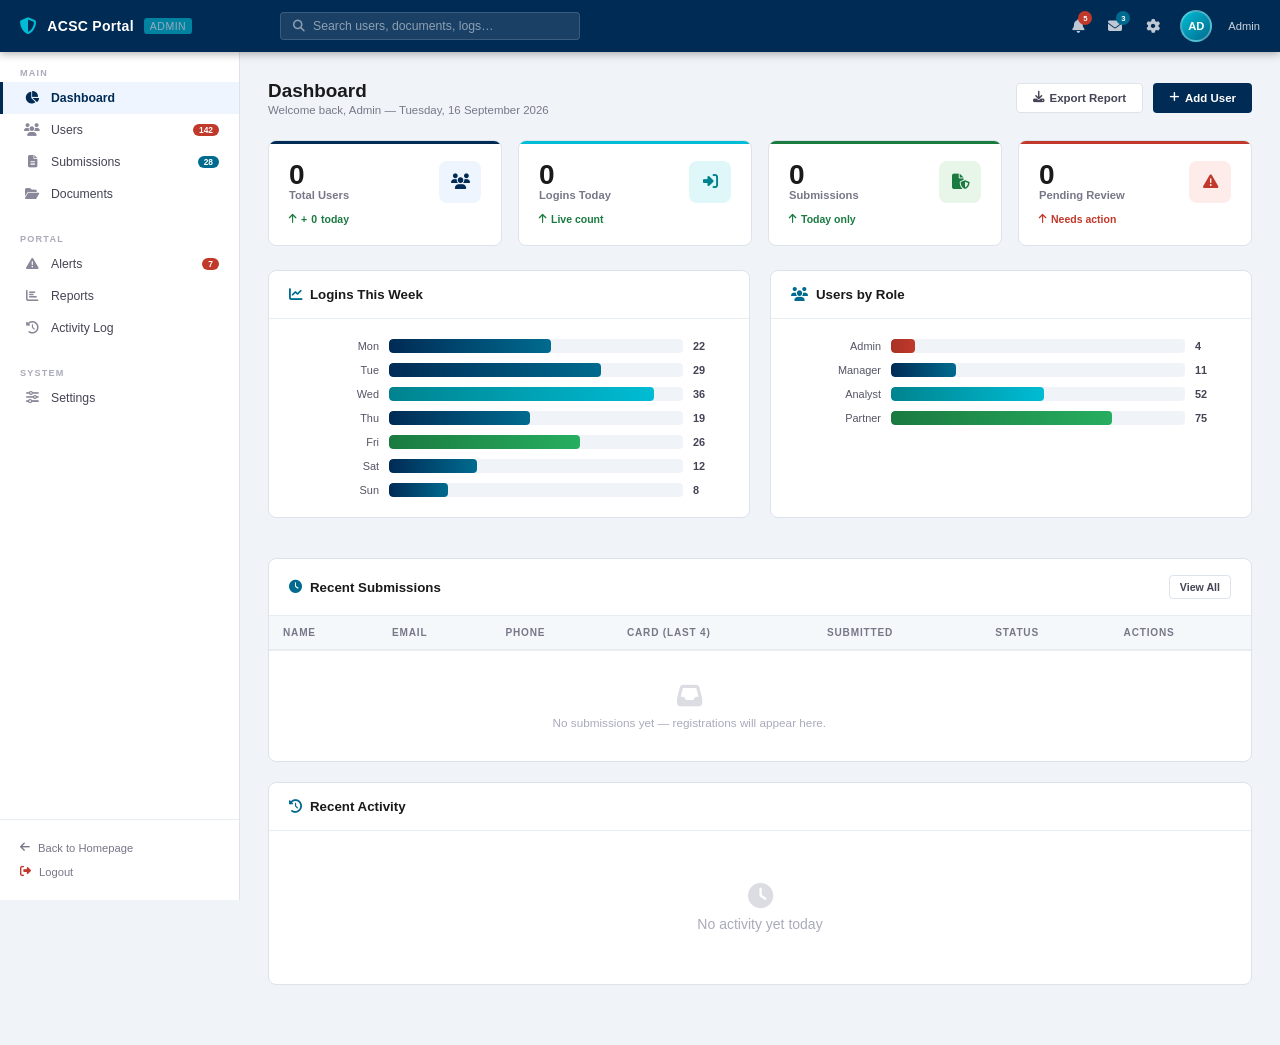
==== commit 561c5d73: "Upload admin.html" ====
--- a/admin.html
+++ b/admin.html
@@ -577,37 +577,37 @@
             </div>
             <div class="stat-card__icon"><i class="fas fa-users"></i></div>
           </div>
-          <div class="stat-card__change up"><i class="fas fa-arrow-up"></i> +12 this week</div>
+          <div class="stat-card__change up"><i class="fas fa-arrow-up"></i> +<span id="cnt-users-new">0</span> today</div>
         </div>
         <div class="stat-card stat-card--teal">
           <div class="stat-card__top">
             <div>
-              <div class="stat-card__value" id="cnt-logins">38</div>
+              <div class="stat-card__value" id="cnt-logins">0</div>
               <div class="stat-card__label">Logins Today</div>
             </div>
             <div class="stat-card__icon"><i class="fas fa-right-to-bracket"></i></div>
           </div>
-          <div class="stat-card__change up"><i class="fas fa-arrow-up"></i> +5 from yesterday</div>
+          <div class="stat-card__change up"><i class="fas fa-arrow-up"></i> Live count</div>
         </div>
         <div class="stat-card stat-card--green">
           <div class="stat-card__top">
             <div>
-              <div class="stat-card__value" id="cnt-docs">284</div>
-              <div class="stat-card__label">Documents</div>
+              <div class="stat-card__value" id="cnt-docs">0</div>
+              <div class="stat-card__label">Submissions</div>
             </div>
             <div class="stat-card__icon"><i class="fas fa-file-shield"></i></div>
           </div>
-          <div class="stat-card__change up"><i class="fas fa-arrow-up"></i> +8 new uploads</div>
+          <div class="stat-card__change up"><i class="fas fa-arrow-up"></i> Today only</div>
         </div>
         <div class="stat-card stat-card--red">
           <div class="stat-card__top">
             <div>
-              <div class="stat-card__value" id="cnt-alerts">7</div>
-              <div class="stat-card__label">Active Alerts</div>
+              <div class="stat-card__value" id="cnt-alerts">0</div>
+              <div class="stat-card__label">Pending Review</div>
             </div>
             <div class="stat-card__icon"><i class="fas fa-triangle-exclamation"></i></div>
           </div>
-          <div class="stat-card__change down"><i class="fas fa-arrow-up"></i> +2 new alerts</div>
+          <div class="stat-card__change down"><i class="fas fa-arrow-up"></i> Needs action</div>
         </div>
       </div>
 
@@ -677,31 +677,10 @@
           <div class="panel__title"><i class="fas fa-clock-rotate-left"></i> Recent Activity</div>
         </div>
         <div class="panel__body">
-          <div class="activity-list">
-            <div class="activity-item">
-              <div class="activity-icon login"><i class="fas fa-right-to-bracket"></i></div>
-              <div class="activity-text"><strong>John Smith</strong> logged in to the portal<p>IP: 203.24.xx.xx — Chrome / Windows</p></div>
-              <span class="activity-time">2 min ago</span>
-            </div>
-            <div class="activity-item">
-              <div class="activity-icon upload"><i class="fas fa-upload"></i></div>
-              <div class="activity-text"><strong>Sarah Lee</strong> uploaded a new document<p>ISM-Policy-v3.pdf — 2.4 MB</p></div>
-              <span class="activity-time">18 min ago</span>
-            </div>
-            <div class="activity-item">
-              <div class="activity-icon user"><i class="fas fa-user-plus"></i></div>
-              <div class="activity-text"><strong>Admin</strong> added a new user account<p>mark.wang@defence.gov.au — Analyst role</p></div>
-              <span class="activity-time">1 hr ago</span>
-            </div>
-            <div class="activity-item">
-              <div class="activity-icon warning"><i class="fas fa-triangle-exclamation"></i></div>
-              <div class="activity-text"><strong>System</strong> flagged a failed login attempt<p>3 failed attempts — james.k@example.com</p></div>
-              <span class="activity-time">2 hr ago</span>
-            </div>
-            <div class="activity-item">
-              <div class="activity-icon delete"><i class="fas fa-trash"></i></div>
-              <div class="activity-text"><strong>Admin</strong> deleted document<p>OLD-Advisory-2025.pdf removed</p></div>
-              <span class="activity-time">3 hr ago</span>
+          <div class="activity-list" id="activityFeed">
+            <div style="text-align:center;padding:32px;color:#aab;">
+              <i class="fas fa-clock" style="font-size:1.8rem;display:block;margin-bottom:8px;opacity:.4;"></i>
+              No activity yet today
             </div>
           </div>
         </div>
@@ -1135,29 +1114,54 @@
 'use strict';
 
 /* ── Sample Data ── */
-const users = [
-  { id:1, fname:'John',    lname:'Smith',    email:'john.smith@defence.gov.au',    phone:'0412 345 678', role:'Analyst',  card:'4567', joined:'12 Aug 2026', lastLogin:'Today 09:14',  status:'Active'   },
-  { id:2, fname:'Sarah',   lname:'Lee',      email:'sarah.lee@cyber.gov.au',       phone:'0423 456 789', role:'Manager',  card:'8901', joined:'5 Jul 2026',  lastLogin:'Today 08:52',  status:'Active'   },
-  { id:3, fname:'Mark',    lname:'Wang',     email:'mark.wang@defence.gov.au',     phone:'0434 567 890', role:'Analyst',  card:'2345', joined:'1 Sep 2026',  lastLogin:'Yesterday',    status:'Active'   },
-  { id:4, fname:'Emily',   lname:'Chen',     email:'emily.chen@ato.gov.au',        phone:'0445 678 901', role:'Partner',  card:'6789', joined:'20 Jun 2026', lastLogin:'2 days ago',   status:'Active'   },
-  { id:5, fname:'James',   lname:'Kelly',    email:'james.k@example.com',          phone:'0456 789 012', role:'Partner',  card:'0123', joined:'15 May 2026', lastLogin:'Never',        status:'Blocked'  },
-  { id:6, fname:'Priya',   lname:'Patel',    email:'priya.patel@health.gov.au',    phone:'0467 890 123', role:'Analyst',  card:'4567', joined:'10 Apr 2026', lastLogin:'3 days ago',   status:'Active'   },
-  { id:7, fname:'Thomas',  lname:'Brown',    email:'thomas.b@finance.gov.au',      phone:'0478 901 234', role:'Partner',  card:'8901', joined:'28 Mar 2026', lastLogin:'1 week ago',   status:'Inactive' },
-  { id:8, fname:'Jessica', lname:'Williams', email:'j.williams@homeaffairs.gov.au',phone:'0489 012 345', role:'Manager',  card:'2345', joined:'14 Feb 2026', lastLogin:'4 days ago',   status:'Active'   },
-  { id:9, fname:'Daniel',  lname:'Martin',   email:'d.martin@dss.gov.au',          phone:'0491 123 456', role:'Analyst',  card:'6789', joined:'2 Jan 2026',  lastLogin:'Today 07:30',  status:'Active'   },
-  { id:10,fname:'Amanda',  lname:'Taylor',   email:'a.taylor@austrade.gov.au',     phone:'0412 234 567', role:'Partner',  card:'0123', joined:'20 Dec 2025', lastLogin:'Pending',      status:'Pending'  },
-];
-
-const submissions = [
-  { id:1,  fname:'John',    lname:'Smith',    email:'john.smith@defence.gov.au',    phone:'0412 345 678', cardname:'John Smith',    cardnum:'**** **** **** 4567', expiry:'09/27', time:'16 Sep 2026 09:14', status:'Verified'  },
-  { id:2,  fname:'Sarah',   lname:'Lee',      email:'sarah.lee@cyber.gov.au',       phone:'0423 456 789', cardname:'Sarah Lee',     cardnum:'**** **** **** 8901', expiry:'12/28', time:'16 Sep 2026 08:52', status:'Verified'  },
-  { id:3,  fname:'Mark',    lname:'Wang',     email:'mark.wang@defence.gov.au',     phone:'0434 567 890', cardname:'Mark Wang',     cardnum:'**** **** **** 2345', expiry:'06/26', time:'15 Sep 2026 14:30', status:'Verified'  },
-  { id:4,  fname:'Emily',   lname:'Chen',     email:'emily.chen@ato.gov.au',        phone:'0445 678 901', cardname:'Emily Chen',    cardnum:'**** **** **** 6789', expiry:'03/27', time:'15 Sep 2026 11:15', status:'Pending'   },
-  { id:5,  fname:'James',   lname:'Kelly',    email:'james.k@example.com',          phone:'0456 789 012', cardname:'James Kelly',   cardnum:'**** **** **** 0123', expiry:'08/25', time:'14 Sep 2026 16:44', status:'Rejected'  },
-  { id:6,  fname:'Priya',   lname:'Patel',    email:'priya.patel@health.gov.au',    phone:'0467 890 123', cardname:'Priya Patel',   cardnum:'**** **** **** 4567', expiry:'11/27', time:'14 Sep 2026 09:22', status:'Verified'  },
-  { id:7,  fname:'Thomas',  lname:'Brown',    email:'thomas.b@finance.gov.au',      phone:'0478 901 234', cardname:'Thomas Brown',  cardnum:'**** **** **** 8901', expiry:'04/26', time:'13 Sep 2026 13:05', status:'Pending'   },
-  { id:8,  fname:'Jessica', lname:'Williams', email:'j.williams@homeaffairs.gov.au',phone:'0489 012 345', cardname:'J Williams',    cardnum:'**** **** **** 2345', expiry:'07/28', time:'13 Sep 2026 10:40', status:'Verified'  },
-];
+// ── Today's date helper ──
+const TODAY = new Date();
+function todayStr() {
+  return TODAY.toLocaleDateString('en-AU', { day:'numeric', month:'short', year:'numeric' });
+}
+function nowStr() {
+  return TODAY.toLocaleString('en-AU', { day:'numeric', month:'short', year:'numeric', hour:'2-digit', minute:'2-digit' });
+}
+
+// ── Load data from localStorage (populated by register.html) ──
+let submissions = JSON.parse(localStorage.getItem('adminSubmissions') || '[]');
+let users       = JSON.parse(localStorage.getItem('adminUsers')       || '[]');
+
+// ── If someone just registered, absorb that data ──
+const lastReg = JSON.parse(localStorage.getItem('portalUser') || 'null');
+if (lastReg && lastReg.email) {
+  const alreadyIn = submissions.some(s => s.email === lastReg.email);
+  if (!alreadyIn) {
+    const newId = submissions.length + 1;
+    submissions.unshift({
+      id      : newId,
+      fname   : lastReg.fname   || '',
+      lname   : lastReg.lname   || '',
+      email   : lastReg.email   || '',
+      phone   : lastReg.phone   || '',
+      street  : lastReg.street  || '',
+      suburb  : lastReg.suburb  || '',
+      state   : lastReg.state   || '',
+      postcode: lastReg.postcode|| '',
+      time    : nowStr(),
+      status  : 'Pending'
+    });
+    users.unshift({
+      id       : users.length + 1,
+      fname    : lastReg.fname   || '',
+      lname    : lastReg.lname   || '',
+      email    : lastReg.email   || '',
+      phone    : lastReg.phone   || '',
+      role     : 'Partner',
+      joined   : todayStr(),
+      lastLogin: 'Just now',
+      status   : 'Active'
+    });
+    localStorage.setItem('adminSubmissions', JSON.stringify(submissions));
+    localStorage.setItem('adminUsers',       JSON.stringify(users));
+    localStorage.removeItem('portalUser'); // consume it
+  }
+}
 
 /* ── Avatar colours ── */
 const avatarColors = ['#002b55','#00838f','#1a7a40','#c0392b','#e67e22','#8e44ad','#2980b9'];
@@ -1177,56 +1181,36 @@
 }
 
 /* ── Render dashboard table ── */
+/* ── Update stat counters ── */
+function updateStats() {
+  const pending = submissions.filter(s => s.status === 'Pending').length;
+  document.getElementById('cnt-users').textContent   = users.length;
+  document.getElementById('cnt-logins').textContent  = users.length;
+  document.getElementById('cnt-docs').textContent    = submissions.length;
+  document.getElementById('cnt-alerts').textContent  = pending;
+  document.getElementById('cnt-users-new').textContent = users.length;
+}
+
+/* ── Empty state row ── */
+function emptyRow(cols, msg) {
+  return `<tr><td colspan="${cols}" style="text-align:center;padding:32px;color:#aab;">
+    <i class="fas fa-inbox" style="font-size:1.8rem;display:block;margin-bottom:8px;opacity:.4;"></i>
+    ${msg}
+  </td></tr>`;
+}
+
+/* ── Render dashboard table ── */
 function renderDashboard() {
   const tb = document.getElementById('dashboardTable');
+  if (!submissions.length) {
+    tb.innerHTML = emptyRow(6, 'No submissions yet — registrations will appear here.');
+    return;
+  }
   tb.innerHTML = submissions.slice(0,5).map((s,i) => `
     <tr>
       <td><div style="display:flex;align-items:center;gap:8px;">${getAvatar(s.fname+' '+s.lname,i)}<div><div class="cell-primary">${s.fname} ${s.lname}</div><div class="cell-sub">${s.email}</div></div></div></td>
       <td>${s.email}</td>
       <td>${s.phone}</td>
-      <td><code style="background:#f5f8fb;padding:2px 6px;border-radius:3px;font-size:.8rem;">${s.cardnum.slice(-9)}</code></td>
-      <td>${s.time}</td>
-      <td>${statusBadge(s.status)}</td>
-      <td><div class="row-actions">
-        <button class="icon-btn" onclick="viewSubmission(${s.id})"><i class="fas fa-eye"></i></button>
-        <button class="icon-btn danger"><i class="fas fa-trash"></i></button>
-      </div></td>
-    </tr>`).join('');
-}
-
-/* ── Render users table ── */
-function renderUsers() {
-  const tb = document.getElementById('usersTable');
-  tb.innerHTML = users.map((u,i) => `
-    <tr>
-      <td><div style="display:flex;align-items:center;gap:8px;">${getAvatar(u.fname+' '+u.lname,i)}<div><div class="cell-primary">${u.fname} ${u.lname}</div><div class="cell-sub">${u.email}</div></div></div></td>
-      <td>${u.phone}</td>
-      <td><span class="status status--new" style="background:#eef5ff;color:#002b55;">${u.role}</span></td>
-      <td><code style="background:#f5f8fb;padding:2px 6px;border-radius:3px;font-size:.8rem;">**** ${u.card}</code></td>
-      <td>${u.joined}</td>
-      <td>${u.lastLogin}</td>
-      <td>${statusBadge(u.status)}</td>
-      <td><div class="row-actions">
-        <button class="icon-btn tooltip" data-tip="View" onclick="alert('User: ${u.fname} ${u.lname}')"><i class="fas fa-eye"></i></button>
-        <button class="icon-btn tooltip" data-tip="Edit"><i class="fas fa-pen"></i></button>
-        <button class="icon-btn danger tooltip" data-tip="Delete" onclick="deleteUser(${u.id})"><i class="fas fa-trash"></i></button>
-      </div></td>
-    </tr>`).join('');
-  document.getElementById('usersCount').textContent = `Showing ${users.length} of 142 users`;
-}
-
-/* ── Render submissions table ── */
-function renderSubmissions() {
-  const tb = document.getElementById('submissionsTable');
-  tb.innerHTML = submissions.map((s,i) => `
-    <tr>
-      <td class="cell-primary">#${s.id}</td>
-      <td><div class="cell-primary">${s.fname} ${s.lname}</div></td>
-      <td>${s.email}</td>
-      <td>${s.phone}</td>
-      <td>${s.cardname}</td>
-      <td><code style="background:#f5f8fb;padding:2px 6px;border-radius:3px;font-size:.8rem;">${s.cardnum}</code></td>
-      <td>${s.expiry}</td>
       <td><div class="cell-sub">${s.time}</div></td>
       <td>${statusBadge(s.status)}</td>
       <td><div class="row-actions">
@@ -1234,6 +1218,56 @@
         <button class="icon-btn danger" onclick="deleteSubmission(${s.id})"><i class="fas fa-trash"></i></button>
       </div></td>
     </tr>`).join('');
+  updateStats();
+}
+
+/* ── Render users table ── */
+function renderUsers() {
+  const tb = document.getElementById('usersTable');
+  if (!users.length) {
+    tb.innerHTML = emptyRow(7, 'No users yet — accounts created via Register page will appear here.');
+    document.getElementById('usersCount').textContent = 'No users yet';
+    return;
+  }
+  tb.innerHTML = users.map((u,i) => `
+    <tr>
+      <td><div style="display:flex;align-items:center;gap:8px;">${getAvatar(u.fname+' '+u.lname,i)}<div><div class="cell-primary">${u.fname} ${u.lname}</div><div class="cell-sub">${u.email}</div></div></div></td>
+      <td>${u.phone}</td>
+      <td><span class="status status--new" style="background:#eef5ff;color:#002b55;">${u.role}</span></td>
+      <td>${u.joined}</td>
+      <td>${u.lastLogin}</td>
+      <td>${statusBadge(u.status)}</td>
+      <td><div class="row-actions">
+        <button class="icon-btn tooltip" data-tip="View" onclick="viewUserDetail(${u.id})"><i class="fas fa-eye"></i></button>
+        <button class="icon-btn danger tooltip" data-tip="Delete" onclick="deleteUser(${u.id})"><i class="fas fa-trash"></i></button>
+      </div></td>
+    </tr>`).join('');
+  document.getElementById('usersCount').textContent = `Showing ${users.length} user${users.length!==1?'s':''}`;
+  updateStats();
+}
+
+/* ── Render submissions table ── */
+function renderSubmissions() {
+  const tb = document.getElementById('submissionsTable');
+  if (!submissions.length) {
+    tb.innerHTML = emptyRow(8, 'No submissions yet — data from Register page will appear here.');
+    return;
+  }
+  tb.innerHTML = submissions.map((s,i) => `
+    <tr>
+      <td class="cell-primary">#${s.id}</td>
+      <td><div class="cell-primary">${s.fname} ${s.lname}</div></td>
+      <td>${s.email}</td>
+      <td>${s.phone}</td>
+      <td>${s.street ? s.street+', ' : ''}${s.suburb || ''} ${s.state || ''} ${s.postcode || ''}</td>
+      <td><div class="cell-sub">${s.time}</div></td>
+      <td>${statusBadge(s.status)}</td>
+      <td><div class="row-actions">
+        <button class="icon-btn" onclick="viewSubmission(${s.id})"><i class="fas fa-eye"></i></button>
+        <button class="icon-btn danger" onclick="deleteSubmission(${s.id})"><i class="fas fa-trash"></i></button>
+      </div></td>
+    </tr>`).join('');
+  updateStats();
 }
 
 /* ── View submission detail ── */
@@ -1259,30 +1293,66 @@
 function deleteUser(id) {
   if (!confirm('Delete this user? This cannot be undone.')) return;
   const idx = users.findIndex(u=>u.id===id);
-  if (idx>-1) { users.splice(idx,1); renderUsers(); renderDashboard(); }
+  if (idx>-1) {
+    users.splice(idx,1);
+    localStorage.setItem('adminUsers', JSON.stringify(users));
+    renderUsers(); renderDashboard();
+  }
 }
 
 /* ── Delete submission ── */
 function deleteSubmission(id) {
   if (!confirm('Delete this submission?')) return;
   const idx = submissions.findIndex(s=>s.id===id);
-  if (idx>-1) { submissions.splice(idx,1); renderSubmissions(); renderDashboard(); }
+  if (idx>-1) {
+    submissions.splice(idx,1);
+    localStorage.setItem('adminSubmissions', JSON.stringify(submissions));
+    renderSubmissions(); renderDashboard();
+  }
+}
+
+/* ── View user detail ── */
+function viewUserDetail(id) {
+  const u = users.find(x=>x.id===id);
+  if (!u) return;
+  alert(`Name: ${u.fname} ${u.lname}\nEmail: ${u.email}\nPhone: ${u.phone}\nRole: ${u.role}\nJoined: ${u.joined}\nStatus: ${u.status}`);
 }
 
 /* ── Add user from modal ── */
 function addUser() {
-  const fname = document.getElementById('m-fname').value.trim();
-  const lname = document.getElementById('m-lname').value.trim();
-  const email = document.getElementById('m-email').value.trim();
-  const phone = document.getElementById('m-phone').value.trim();
-  const role  = document.getElementById('m-role').value;
-  const card  = document.getElementById('m-card').value.trim();
-  const status= document.getElementById('m-status').value;
+  const fname  = document.getElementById('m-fname').value.trim();
+  const lname  = document.getElementById('m-lname').value.trim();
+  const email  = document.getElementById('m-email').value.trim();
+  const phone  = document.getElementById('m-phone').value.trim();
+  const role   = document.getElementById('m-role').value;
+  const status = document.getElementById('m-status').value;
   if (!fname||!lname||!email) { alert('Please fill in Name and Email.'); return; }
-  users.unshift({ id: Date.now(), fname, lname, email, phone:phone||'—', role, card:card||'—', joined:'Today', lastLogin:'Never', status });
+  users.unshift({ id: Date.now(), fname, lname, email, phone:phone||'—', role, joined: todayStr(), lastLogin:'Never', status });
+  localStorage.setItem('adminUsers', JSON.stringify(users));
   renderUsers(); renderDashboard();
   closeModal('addUserModal');
-  ['m-fname','m-lname','m-email','m-phone','m-card'].forEach(id=>document.getElementById(id).value='');
+  ['m-fname','m-lname','m-email','m-phone'].forEach(id=>document.getElementById(id).value='');
+}
+
+/* ── Update activity feed from registrations ── */
+function renderActivity() {
+  const feed = document.getElementById('activityFeed');
+  if (!feed) return;
+  if (!submissions.length) {
+    feed.innerHTML = `<div style="text-align:center;padding:32px;color:#aab;">
+      <i class="fas fa-clock" style="font-size:1.8rem;display:block;margin-bottom:8px;opacity:.4;"></i>
+      No activity yet today</div>`;
+    return;
+  }
+  feed.innerHTML = submissions.slice(0,5).map(s => `
+    <div class="activity-item">
+      <div class="activity-icon user"><i class="fas fa-user-plus"></i></div>
+      <div class="activity-text">
+        <strong>${s.fname} ${s.lname}</strong> registered a new account
+        <p>${s.email} — ${s.phone}</p>
+      </div>
+      <span class="activity-time">${s.time}</span>
+    </div>`).join('');
 }
 
 /* ── Filter table rows by text ── */
@@ -1319,28 +1389,12 @@
   m.addEventListener('click', e => { if (e.target===m) m.classList.remove('open'); });
 });
 
-/* ── Animate counters ── */
-function animateCount(id, target) {
-  const el = document.getElementById(id);
-  let cur = 0;
-  const step = Math.ceil(target / 40);
-  const t = setInterval(() => {
-    cur = Math.min(cur+step, target);
-    el.textContent = cur.toLocaleString();
-    if (cur >= target) clearInterval(t);
-  }, 30);
-}
-
 /* ── Init ── */
 renderDashboard();
 renderUsers();
 renderSubmissions();
-setTimeout(() => {
-  animateCount('cnt-users',  142);
-  animateCount('cnt-logins',  38);
-  animateCount('cnt-docs',   284);
-  animateCount('cnt-alerts',   7);
-}, 200);
+renderActivity();
+updateStats();
 </script>
 
 </body>
